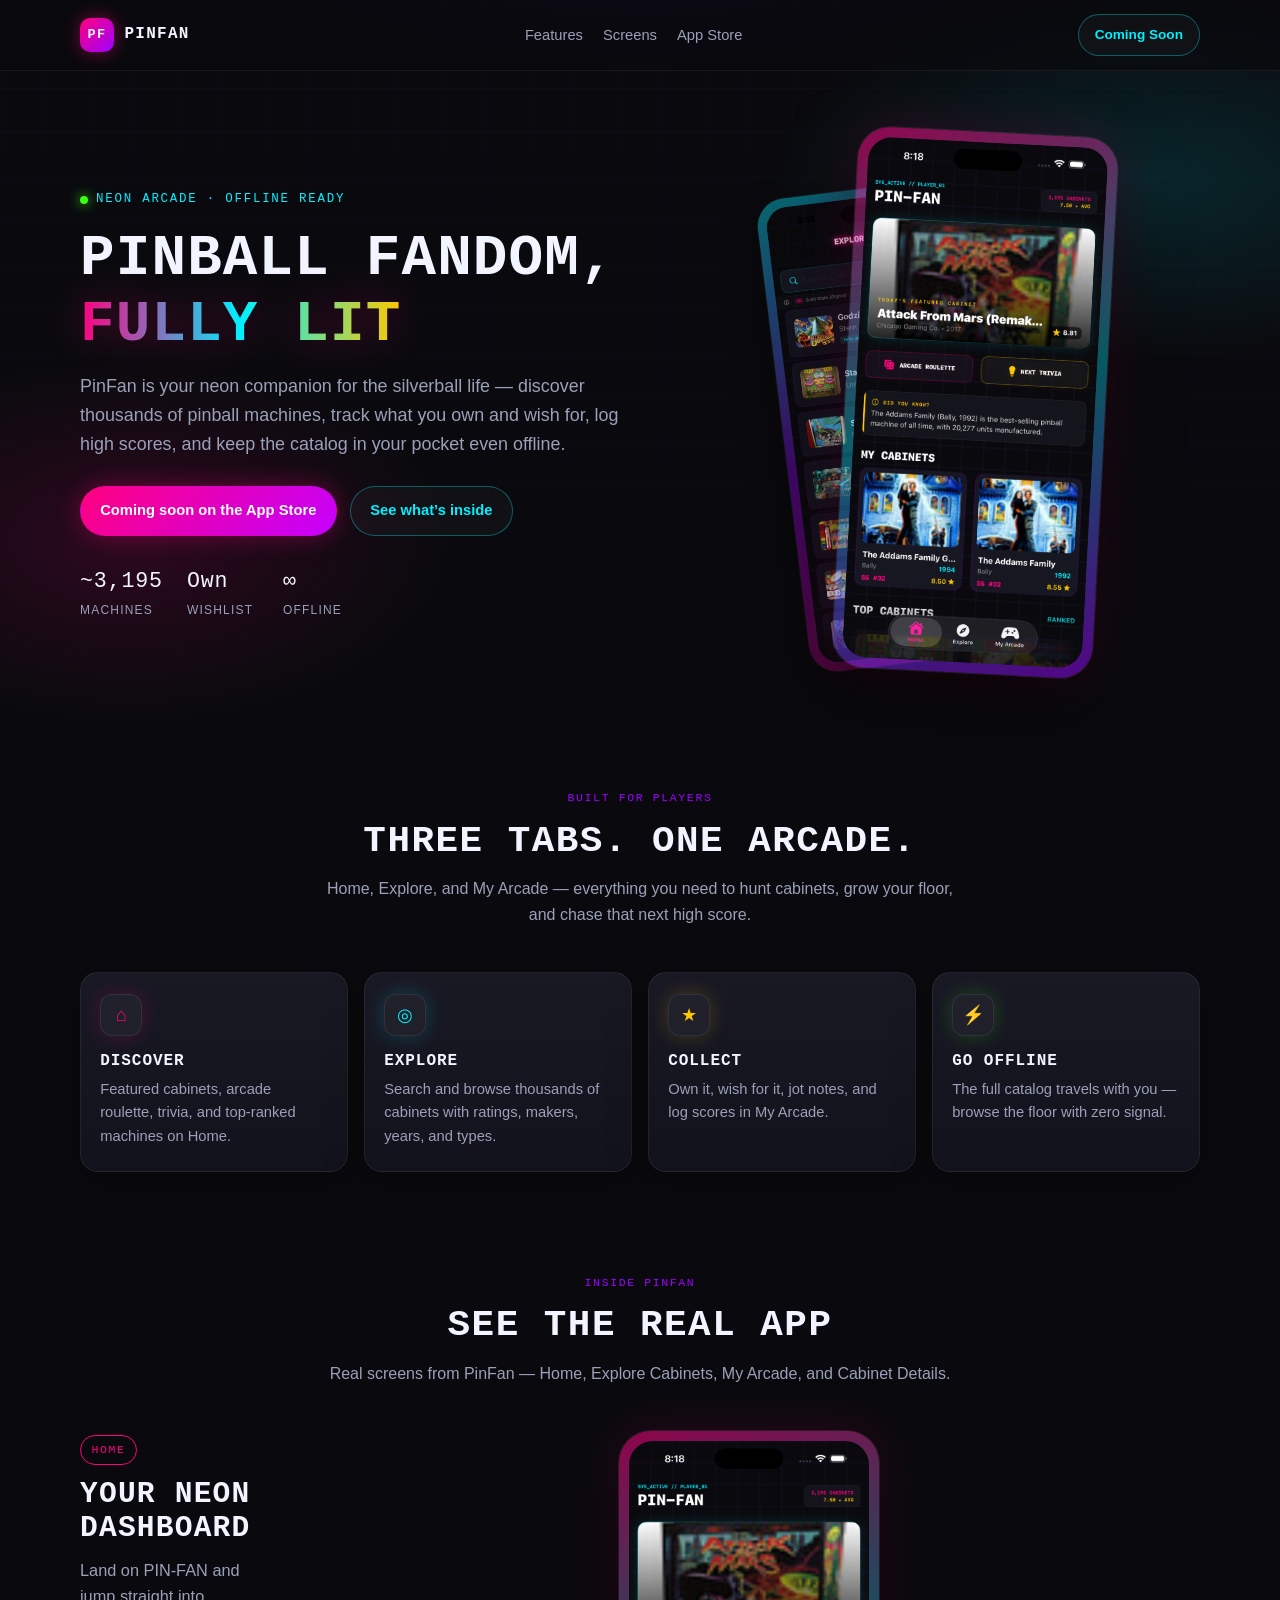
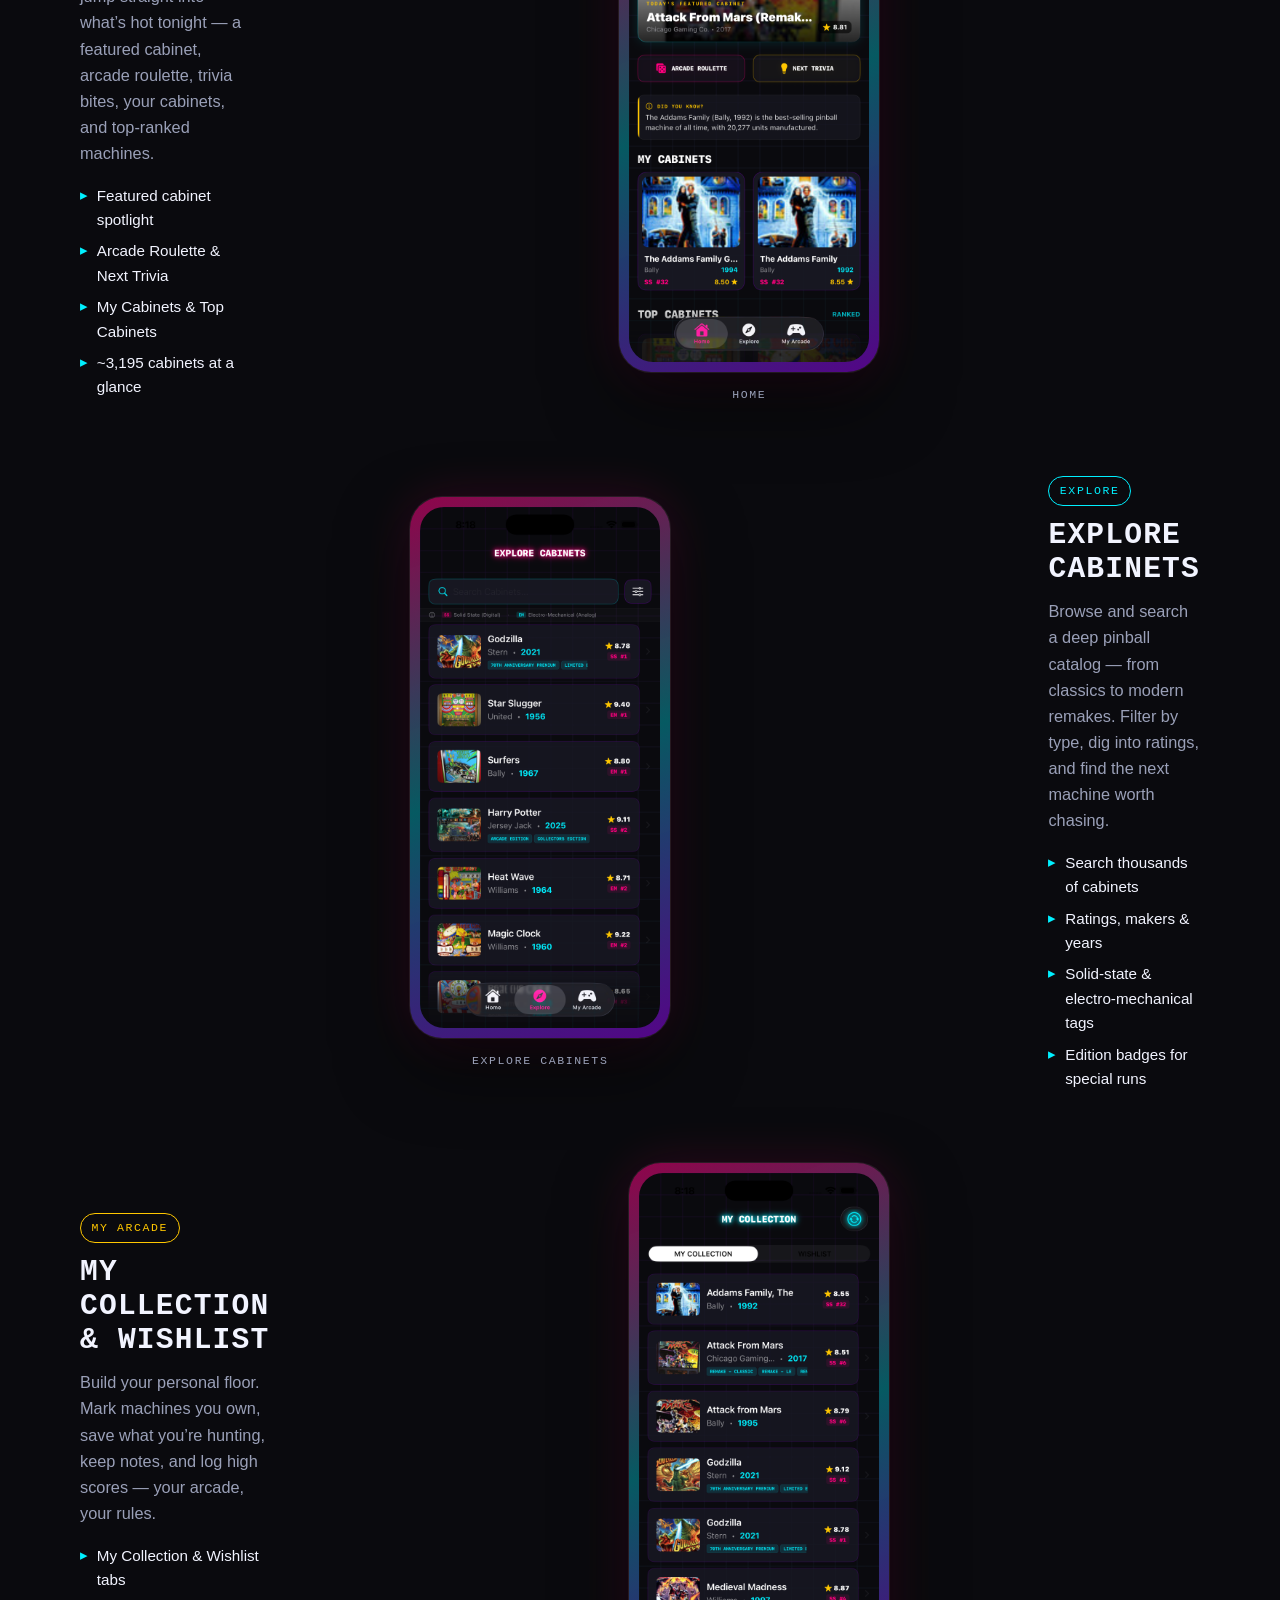
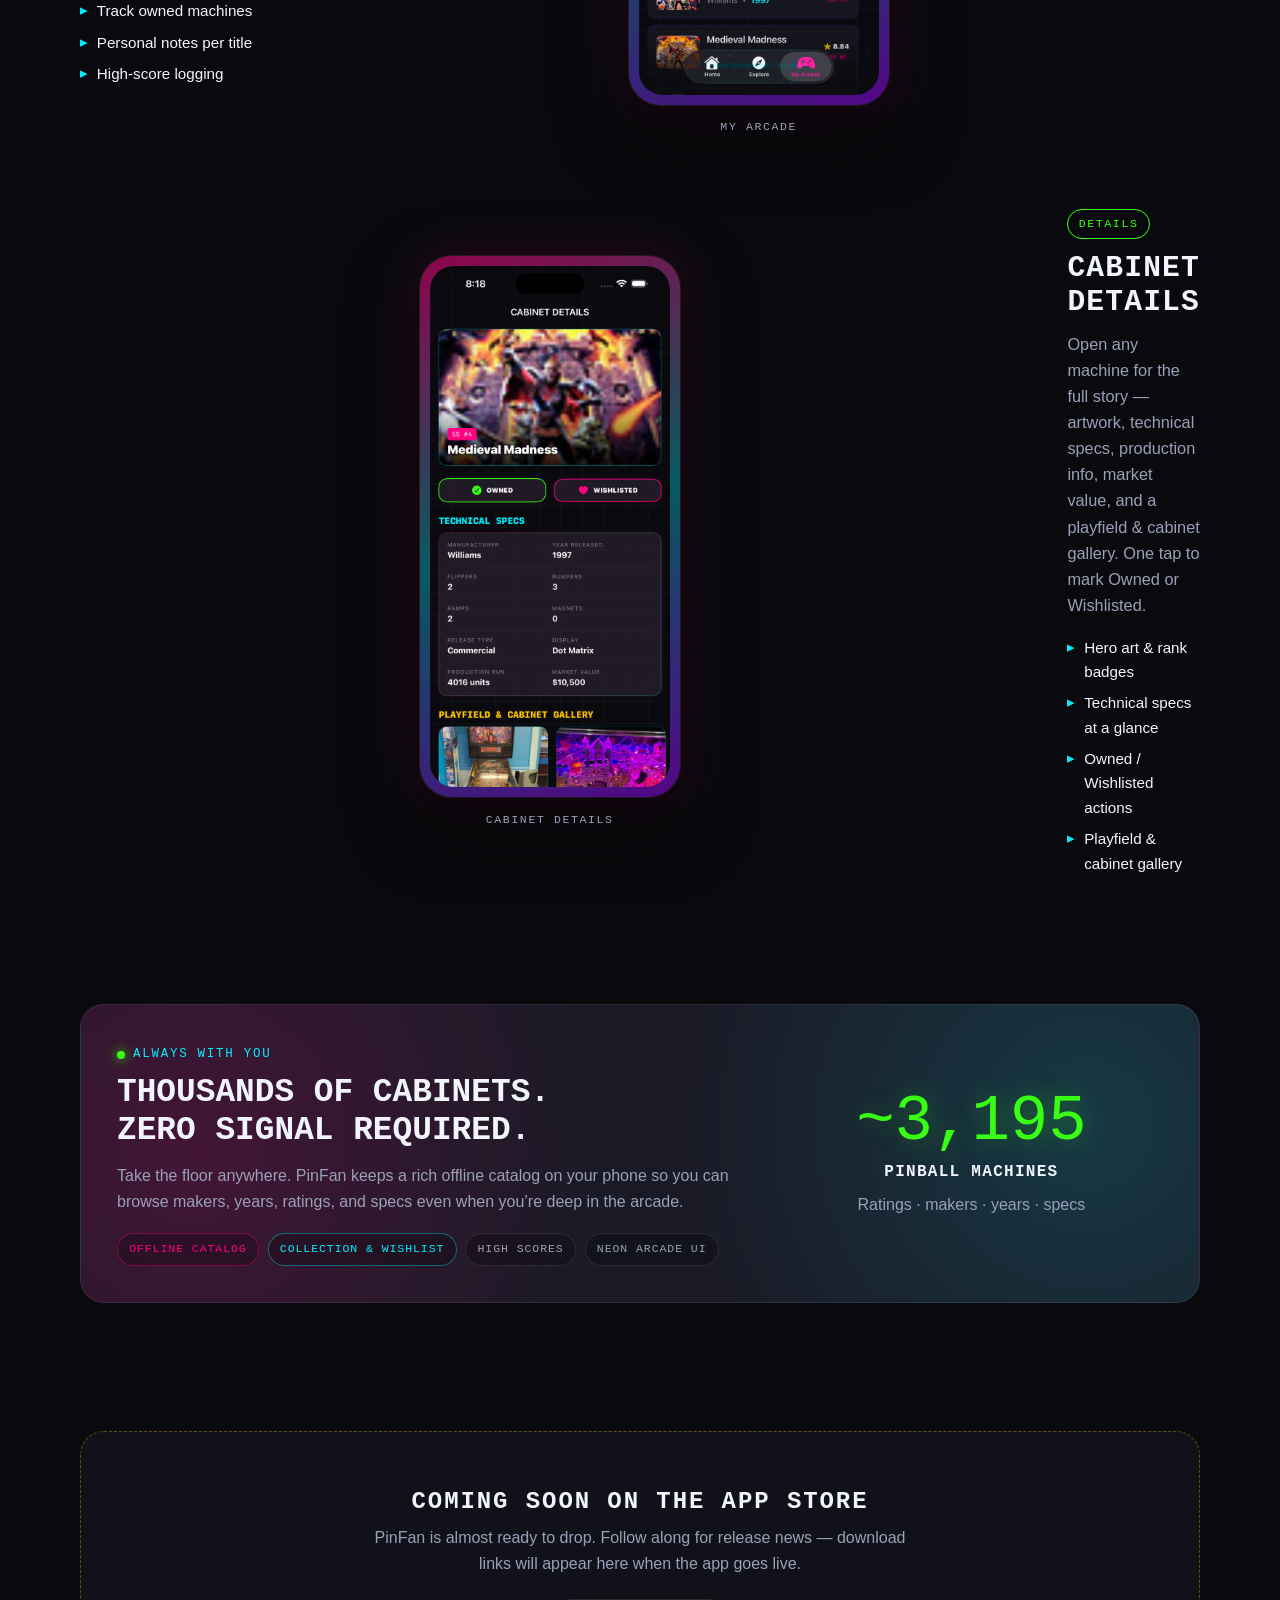
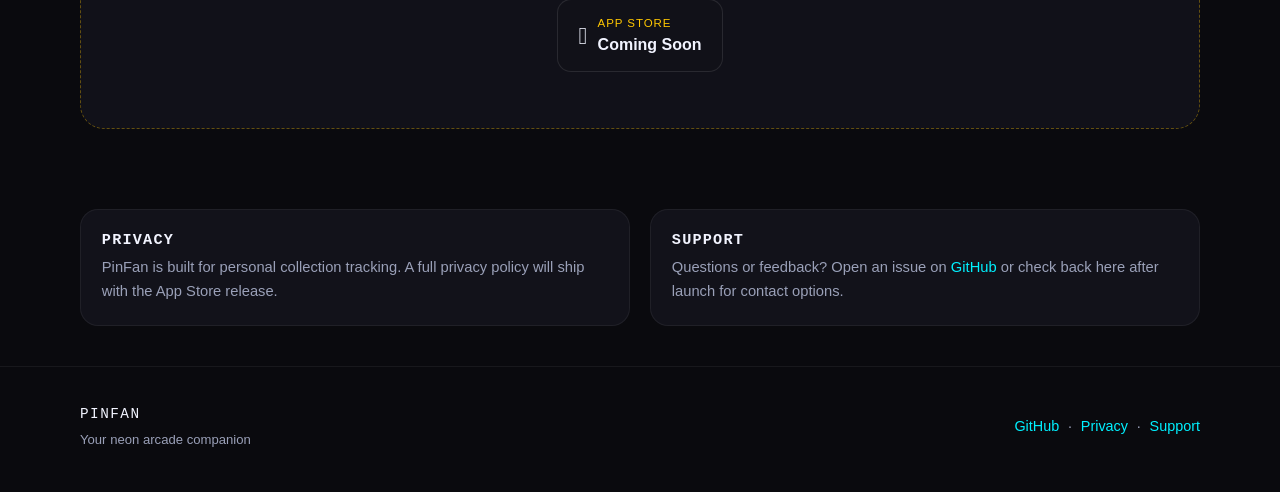
==== docs/index.html @ 8af45049 "Add PinFan marketing site, screenshots, and App Store listing draft. Publishes the public docs/ land" ====
<!DOCTYPE html>
<html lang="en">
<head>
  <meta charset="utf-8" />
  <meta name="viewport" content="width=device-width, initial-scale=1" />
  <title>PinFan — Your Neon Arcade Companion</title>
  <meta name="description" content="PinFan helps pinball fans discover thousands of machines, track what they own and wish for, log high scores, and browse offline — with a neon arcade vibe." />
  <meta name="theme-color" content="#0A0A0E" />
  <meta property="og:title" content="PinFan — Your Neon Arcade Companion" />
  <meta property="og:description" content="Discover thousands of pinball machines. Track your collection & wishlist. Log high scores. Browse offline." />
  <meta property="og:type" content="website" />
  <link rel="stylesheet" href="styles.css" />
</head>
<body>
  <div class="grid-bg" aria-hidden="true"></div>

  <header class="nav">
    <div class="wrap nav-inner">
      <a class="logo" href="#top" aria-label="PinFan home">
        <span class="logo-mark" aria-hidden="true">PF</span>
        <span class="logo-text">PinFan</span>
      </a>
      <ul class="nav-links">
        <li><a href="#features">Features</a></li>
        <li><a href="#screens">Screens</a></li>
        <li><a href="#app-store">App Store</a></li>
      </ul>
      <a class="btn btn-ghost btn-nav" href="#app-store">Coming Soon</a>
    </div>
  </header>

  <main id="top">
    <section class="hero">
      <div class="wrap hero-grid">
        <div class="hero-copy">
          <div class="eyebrow">Neon Arcade · Offline Ready</div>
          <h1>Pinball fandom,<br /><span class="glow">fully lit</span></h1>
          <p class="lead">
            PinFan is your neon companion for the silverball life — discover
            thousands of pinball machines, track what you own and wish for,
            log high scores, and keep the catalog in your pocket even offline.
          </p>
          <div class="hero-cta">
            <a class="btn btn-primary" href="#app-store">Coming soon on the App Store</a>
            <a class="btn btn-ghost" href="#features">See what’s inside</a>
          </div>
          <div class="proof-row" role="list">
            <div class="proof" role="listitem">
              <span class="proof-n">~3,195</span>
              <span class="proof-l">Machines</span>
            </div>
            <div class="proof" role="listitem">
              <span class="proof-n">Own</span>
              <span class="proof-l">Wishlist</span>
            </div>
            <div class="proof" role="listitem">
              <span class="proof-n">∞</span>
              <span class="proof-l">Offline</span>
            </div>
          </div>
        </div>

        <div class="hero-phones" aria-hidden="true">
          <figure class="phone phone-back">
            <div class="phone-bezel">
              <img
                src="assets/screenshots/02-explore.png"
                alt=""
                width="390"
                height="844"
                loading="eager"
              />
            </div>
          </figure>
          <figure class="phone phone-front">
            <div class="phone-bezel">
              <img
                src="assets/screenshots/01-home.png"
                alt="PinFan Home screen showing featured cabinets and arcade stats"
                width="390"
                height="844"
                loading="eager"
              />
            </div>
          </figure>
        </div>
      </div>
    </section>

    <section id="features" class="features-intro">
      <div class="wrap">
        <div class="section-head">
          <div class="tag">Built for players</div>
          <h2>Three tabs. One arcade.</h2>
          <p>
            Home, Explore, and My Arcade — everything you need to hunt cabinets,
            grow your floor, and chase that next high score.
          </p>
        </div>

        <div class="benefit-grid">
          <article class="benefit pink">
            <div class="benefit-icon" aria-hidden="true">⌂</div>
            <h3>Discover</h3>
            <p>Featured cabinets, arcade roulette, trivia, and top-ranked machines on Home.</p>
          </article>
          <article class="benefit cyan">
            <div class="benefit-icon" aria-hidden="true">◎</div>
            <h3>Explore</h3>
            <p>Search and browse thousands of cabinets with ratings, makers, years, and types.</p>
          </article>
          <article class="benefit gold">
            <div class="benefit-icon" aria-hidden="true">★</div>
            <h3>Collect</h3>
            <p>Own it, wish for it, jot notes, and log scores in My Arcade.</p>
          </article>
          <article class="benefit green">
            <div class="benefit-icon" aria-hidden="true">⚡</div>
            <h3>Go offline</h3>
            <p>The full catalog travels with you — browse the floor with zero signal.</p>
          </article>
        </div>
      </div>
    </section>

    <section id="screens" class="showcase">
      <div class="wrap">
        <div class="section-head">
          <div class="tag">Inside PinFan</div>
          <h2>See the real app</h2>
          <p>Real screens from PinFan — Home, Explore Cabinets, My Arcade, and Cabinet Details.</p>
        </div>

        <!-- Home -->
        <article class="feature-row">
          <div class="feature-copy">
            <div class="feature-label home">Home</div>
            <h3>Your neon dashboard</h3>
            <p>
              Land on PIN-FAN and jump straight into what’s hot tonight — a featured
              cabinet, arcade roulette, trivia bites, your cabinets, and top-ranked
              machines.
            </p>
            <ul class="feature-list">
              <li>Featured cabinet spotlight</li>
              <li>Arcade Roulette &amp; Next Trivia</li>
              <li>My Cabinets &amp; Top Cabinets</li>
              <li>~3,195 cabinets at a glance</li>
            </ul>
          </div>
          <figure class="phone phone-solo">
            <div class="phone-bezel">
              <img
                src="assets/screenshots/01-home.png"
                alt="PinFan Home — featured cabinet, trivia, and top cabinets"
                width="390"
                height="844"
                loading="lazy"
              />
            </div>
            <figcaption>Home</figcaption>
          </figure>
        </article>

        <!-- Explore -->
        <article class="feature-row reverse">
          <div class="feature-copy">
            <div class="feature-label explore">Explore</div>
            <h3>Explore Cabinets</h3>
            <p>
              Browse and search a deep pinball catalog — from classics to modern
              remakes. Filter by type, dig into ratings, and find the next machine
              worth chasing.
            </p>
            <ul class="feature-list">
              <li>Search thousands of cabinets</li>
              <li>Ratings, makers &amp; years</li>
              <li>Solid-state &amp; electro-mechanical tags</li>
              <li>Edition badges for special runs</li>
            </ul>
          </div>
          <figure class="phone phone-solo">
            <div class="phone-bezel">
              <img
                src="assets/screenshots/02-explore.png"
                alt="PinFan Explore Cabinets — searchable catalog list"
                width="390"
                height="844"
                loading="lazy"
              />
            </div>
            <figcaption>Explore Cabinets</figcaption>
          </figure>
        </article>

        <!-- My Arcade -->
        <article class="feature-row">
          <div class="feature-copy">
            <div class="feature-label arcade">My Arcade</div>
            <h3>My Collection &amp; Wishlist</h3>
            <p>
              Build your personal floor. Mark machines you own, save what you’re
              hunting, keep notes, and log high scores — your arcade, your rules.
            </p>
            <ul class="feature-list">
              <li>My Collection &amp; Wishlist tabs</li>
              <li>Track owned machines</li>
              <li>Personal notes per title</li>
              <li>High-score logging</li>
            </ul>
          </div>
          <figure class="phone phone-solo">
            <div class="phone-bezel">
              <img
                src="assets/screenshots/03-my-arcade.png"
                alt="PinFan My Arcade — My Collection list of owned cabinets"
                width="390"
                height="844"
                loading="lazy"
              />
            </div>
            <figcaption>My Arcade</figcaption>
          </figure>
        </article>

        <!-- Cabinet Details -->
        <article class="feature-row reverse">
          <div class="feature-copy">
            <div class="feature-label details">Details</div>
            <h3>Cabinet Details</h3>
            <p>
              Open any machine for the full story — artwork, technical specs,
              production info, market value, and a playfield &amp; cabinet gallery.
              One tap to mark Owned or Wishlisted.
            </p>
            <ul class="feature-list">
              <li>Hero art &amp; rank badges</li>
              <li>Technical specs at a glance</li>
              <li>Owned / Wishlisted actions</li>
              <li>Playfield &amp; cabinet gallery</li>
            </ul>
          </div>
          <figure class="phone phone-solo">
            <div class="phone-bezel">
              <img
                src="assets/screenshots/04-machine-detail.png"
                alt="PinFan Cabinet Details — Medieval Madness specs and gallery"
                width="390"
                height="844"
                loading="lazy"
              />
            </div>
            <figcaption>Cabinet Details</figcaption>
          </figure>
        </article>
      </div>
    </section>

    <section id="catalog" class="catalog">
      <div class="wrap">
        <div class="callout">
          <div>
            <div class="eyebrow" style="margin-bottom:0.6rem">Always with you</div>
            <h2>Thousands of cabinets.<br />Zero signal required.</h2>
            <p>
              Take the floor anywhere. PinFan keeps a rich offline catalog on your
              phone so you can browse makers, years, ratings, and specs even when
              you’re deep in the arcade.
            </p>
            <div class="badge-row">
              <span class="badge hot">Offline catalog</span>
              <span class="badge cool">Collection &amp; wishlist</span>
              <span class="badge">High scores</span>
              <span class="badge">Neon arcade UI</span>
            </div>
          </div>
          <div class="callout-stat">
            <div class="big">~3,195</div>
            <strong>Pinball machines</strong>
            <p>Ratings · makers · years · specs</p>
          </div>
        </div>
      </div>
    </section>

    <section id="app-store">
      <div class="wrap">
        <div class="soon">
          <h2>Coming soon on the App Store</h2>
          <p>
            PinFan is almost ready to drop. Follow along for release news —
            download links will appear here when the app goes live.
          </p>
          <div class="store-pill" role="status" aria-label="App Store status">
            <span class="store-icon" aria-hidden="true"></span>
            <span>
              <small>App Store</small>
              Coming Soon
            </span>
          </div>
        </div>
      </div>
    </section>

    <section class="support-lite" id="support">
      <div class="wrap support-grid">
        <div>
          <h3>Privacy</h3>
          <p>
            PinFan is built for personal collection tracking. A full privacy policy
            will ship with the App Store release.
          </p>
        </div>
        <div>
          <h3>Support</h3>
          <p>
            Questions or feedback? Open an issue on
            <a href="https://github.com/Skytek65/PinFan" target="_blank" rel="noopener noreferrer">GitHub</a>
            or check back here after launch for contact options.
          </p>
        </div>
      </div>
    </section>
  </main>

  <footer>
    <div class="wrap footer-inner">
      <div>
        <div class="footer-brand">PinFan</div>
        <div class="footer-tag">Your neon arcade companion</div>
      </div>
      <div class="footer-links">
        <a href="https://github.com/Skytek65/PinFan" target="_blank" rel="noopener noreferrer">GitHub</a>
        <span aria-hidden="true">·</span>
        <a href="#support">Privacy</a>
        <span aria-hidden="true">·</span>
        <a href="#support">Support</a>
      </div>
    </div>
  </footer>
</body>
</html>
---- docs/styles.css ----
/* PinFan — neon arcade marketing styles */
:root {
  --bg: #0A0A0E;
  --bg-elevated: #14141E;
  --card: #1A1A26;
  --pink: #FF007F;
  --cyan: #00F0FF;
  --purple: #9D00FF;
  --gold: #FFC700;
  --green: #39FF14;
  --text: #F2F4FF;
  --muted: #9AA0B8;
  --radius: 18px;
  --font-display: "SF Mono", ui-monospace, "Cascadia Code", "Segoe UI Mono", Menlo, Consolas, monospace;
  --font-body: "Inter", -apple-system, BlinkMacSystemFont, "Segoe UI", Roboto, Helvetica, Arial, sans-serif;
  --max: 1120px;
  --phone-w: 260px;
}

*, *::before, *::after { box-sizing: border-box; }

html { scroll-behavior: smooth; }

body {
  margin: 0;
  font-family: var(--font-body);
  color: var(--text);
  background: var(--bg);
  line-height: 1.6;
  -webkit-font-smoothing: antialiased;
  overflow-x: hidden;
}

img { max-width: 100%; display: block; height: auto; }
a { color: var(--cyan); text-decoration: none; }
a:hover { color: var(--pink); }

.grid-bg {
  position: fixed;
  inset: 0;
  z-index: -2;
  background:
    radial-gradient(ellipse 80% 50% at 50% -20%, rgba(157, 0, 255, 0.22), transparent 55%),
    radial-gradient(ellipse 60% 40% at 90% 20%, rgba(0, 240, 255, 0.12), transparent 50%),
    radial-gradient(ellipse 50% 40% at 10% 60%, rgba(255, 0, 127, 0.14), transparent 50%),
    var(--bg);
}

.grid-bg::after {
  content: "";
  position: absolute;
  inset: 0;
  background-image:
    linear-gradient(rgba(0, 240, 255, 0.04) 1px, transparent 1px),
    linear-gradient(90deg, rgba(157, 0, 255, 0.05) 1px, transparent 1px);
  background-size: 44px 44px;
  mask-image: linear-gradient(to bottom, rgba(0,0,0,0.7), transparent 85%);
  pointer-events: none;
}

.wrap {
  width: min(100% - 2rem, var(--max));
  margin-inline: auto;
}

/* Nav */
.nav {
  position: sticky;
  top: 0;
  z-index: 50;
  backdrop-filter: blur(14px);
  -webkit-backdrop-filter: blur(14px);
  background: rgba(10, 10, 14, 0.72);
  border-bottom: 1px solid rgba(255, 255, 255, 0.06);
}

.nav-inner {
  display: flex;
  align-items: center;
  justify-content: space-between;
  padding: 0.9rem 0;
  gap: 1rem;
}

.logo {
  display: inline-flex;
  align-items: center;
  gap: 0.65rem;
  color: var(--text);
  font-family: var(--font-display);
  font-weight: 700;
  letter-spacing: 0.08em;
  text-transform: uppercase;
}

.logo:hover { color: var(--text); }

.logo-mark {
  width: 34px;
  height: 34px;
  border-radius: 10px;
  background: linear-gradient(135deg, var(--pink), var(--purple));
  box-shadow: 0 0 18px rgba(255, 0, 127, 0.45);
  display: grid;
  place-items: center;
  font-size: 0.85rem;
}

.nav-links {
  display: flex;
  align-items: center;
  gap: 1.25rem;
  list-style: none;
  margin: 0;
  padding: 0;
}

.nav-links a {
  color: var(--muted);
  font-size: 0.92rem;
  font-weight: 500;
}

.nav-links a:hover { color: var(--text); }

.btn {
  display: inline-flex;
  align-items: center;
  justify-content: center;
  gap: 0.45rem;
  padding: 0.75rem 1.2rem;
  border-radius: 999px;
  font-weight: 650;
  font-size: 0.92rem;
  border: 1px solid transparent;
  transition: transform 0.15s ease, box-shadow 0.15s ease, background 0.15s ease, border-color 0.15s ease;
  cursor: pointer;
}

.btn:hover { transform: translateY(-1px); }

.btn-primary {
  background: linear-gradient(135deg, var(--pink), #c400ff);
  color: white;
  box-shadow: 0 0 24px rgba(255, 0, 127, 0.35);
}

.btn-primary:hover { color: white; box-shadow: 0 0 32px rgba(255, 0, 127, 0.5); }

.btn-ghost {
  background: rgba(255,255,255,0.03);
  border-color: rgba(0, 240, 255, 0.35);
  color: var(--cyan);
}

.btn-ghost:hover { color: var(--cyan); border-color: var(--cyan); }

.btn-nav { padding: 0.55rem 1rem; font-size: 0.85rem; }

/* Hero */
.hero {
  padding: 4.5rem 0 3.5rem;
  position: relative;
}

.hero-grid {
  display: grid;
  grid-template-columns: 1.05fr 0.95fr;
  gap: 2.5rem;
  align-items: center;
}

.eyebrow {
  display: inline-flex;
  align-items: center;
  gap: 0.5rem;
  font-family: var(--font-display);
  font-size: 0.78rem;
  letter-spacing: 0.14em;
  text-transform: uppercase;
  color: var(--cyan);
  margin-bottom: 1rem;
}

.eyebrow::before {
  content: "";
  width: 8px;
  height: 8px;
  border-radius: 50%;
  background: var(--green);
  box-shadow: 0 0 12px var(--green);
  animation: pulse 1.8s ease-in-out infinite;
}

@keyframes pulse {
  0%, 100% { opacity: 1; }
  50% { opacity: 0.45; }
}

h1, h2, h3 {
  font-family: var(--font-display);
  line-height: 1.15;
  margin: 0 0 0.85rem;
}

.hero h1 {
  font-size: clamp(2.4rem, 5vw, 3.6rem);
  letter-spacing: 0.02em;
  text-transform: uppercase;
}

.hero h1 .glow {
  background: linear-gradient(90deg, var(--pink), var(--cyan), var(--gold));
  -webkit-background-clip: text;
  background-clip: text;
  color: transparent;
  filter: drop-shadow(0 0 18px rgba(255, 0, 127, 0.35));
}

.lead {
  font-size: 1.12rem;
  color: var(--muted);
  max-width: 36rem;
  margin: 0 0 1.75rem;
}

.hero-cta {
  display: flex;
  flex-wrap: wrap;
  gap: 0.85rem;
  margin-bottom: 1.75rem;
}

.proof-row {
  display: flex;
  flex-wrap: wrap;
  gap: 0.75rem 1.5rem;
}

.proof {
  display: flex;
  flex-direction: column;
  gap: 0.15rem;
  min-width: 4.5rem;
}

.proof-n {
  font-family: var(--font-display);
  font-size: 1.35rem;
  color: var(--text);
  letter-spacing: 0.04em;
}

.proof-l {
  font-size: 0.75rem;
  text-transform: uppercase;
  letter-spacing: 0.1em;
  color: var(--muted);
}

/* Phone frames with real screenshots */
.phone {
  margin: 0;
  position: relative;
}

.phone-bezel {
  width: var(--phone-w);
  border-radius: 32px;
  padding: 10px;
  background: linear-gradient(160deg, rgba(255,0,127,0.55), rgba(0,240,255,0.35), rgba(157,0,255,0.5));
  box-shadow:
    0 0 0 1px rgba(255,255,255,0.08),
    0 28px 70px rgba(0,0,0,0.55),
    0 0 50px rgba(255, 0, 127, 0.16);
}

.phone-bezel img {
  width: 100%;
  border-radius: 24px;
  display: block;
  background: #0d0d14;
}

.phone figcaption {
  text-align: center;
  margin-top: 0.85rem;
  font-family: var(--font-display);
  font-size: 0.72rem;
  letter-spacing: 0.14em;
  text-transform: uppercase;
  color: var(--muted);
}

.hero-phones {
  position: relative;
  height: 520px;
  display: flex;
  align-items: center;
  justify-content: center;
}

.hero-phones .phone-back {
  position: absolute;
  transform: translate(-18%, 4%) rotate(-7deg) scale(0.88);
  z-index: 1;
  opacity: 0.9;
}

.hero-phones .phone-front {
  position: relative;
  z-index: 2;
  transform: translate(12%, 0) rotate(3deg);
}

.hero-phones .phone-back .phone-bezel {
  background: linear-gradient(160deg, rgba(0,240,255,0.45), rgba(157,0,255,0.4), rgba(255,0,127,0.35));
  box-shadow:
    0 0 0 1px rgba(255,255,255,0.06),
    0 20px 50px rgba(0,0,0,0.45);
}

.phone-solo {
  display: flex;
  flex-direction: column;
  align-items: center;
}

.phone-solo .phone-bezel {
  width: min(var(--phone-w), 100%);
}

/* Sections */
section { padding: 4rem 0; }

.section-head {
  text-align: center;
  max-width: 40rem;
  margin: 0 auto 2.75rem;
}

.section-head .tag {
  display: inline-block;
  font-family: var(--font-display);
  font-size: 0.72rem;
  letter-spacing: 0.14em;
  text-transform: uppercase;
  color: var(--purple);
  margin-bottom: 0.75rem;
}

.section-head h2 {
  font-size: clamp(1.7rem, 3.5vw, 2.35rem);
  text-transform: uppercase;
  letter-spacing: 0.04em;
}

.section-head p { color: var(--muted); margin: 0; }

/* Benefit grid */
.benefit-grid {
  display: grid;
  grid-template-columns: repeat(4, 1fr);
  gap: 1rem;
}

.benefit {
  background: linear-gradient(180deg, rgba(26,26,38,0.95), rgba(20,20,30,0.92));
  border: 1px solid rgba(255,255,255,0.06);
  border-radius: var(--radius);
  padding: 1.35rem 1.2rem 1.4rem;
  position: relative;
  overflow: hidden;
  box-shadow: 0 12px 40px rgba(0,0,0,0.28);
  transition: border-color 0.2s ease, transform 0.2s ease;
}

.benefit:hover {
  transform: translateY(-3px);
  border-color: rgba(0, 240, 255, 0.3);
}

.benefit-icon {
  width: 42px;
  height: 42px;
  border-radius: 12px;
  display: grid;
  place-items: center;
  font-size: 1.15rem;
  margin-bottom: 1rem;
  background: rgba(255,255,255,0.04);
  border: 1px solid rgba(255,255,255,0.08);
}

.benefit h3 {
  font-size: 1rem;
  text-transform: uppercase;
  letter-spacing: 0.06em;
  margin-bottom: 0.45rem;
}

.benefit p {
  margin: 0;
  color: var(--muted);
  font-size: 0.92rem;
}

.benefit.pink .benefit-icon { color: var(--pink); box-shadow: 0 0 20px rgba(255,0,127,0.2); }
.benefit.cyan .benefit-icon { color: var(--cyan); box-shadow: 0 0 20px rgba(0,240,255,0.2); }
.benefit.gold .benefit-icon { color: var(--gold); box-shadow: 0 0 20px rgba(255,199,0,0.2); }
.benefit.green .benefit-icon { color: var(--green); box-shadow: 0 0 20px rgba(57,255,20,0.2); }

/* Feature showcase rows */
.showcase { padding-top: 2rem; }

.feature-row {
  display: grid;
  grid-template-columns: 1fr auto;
  gap: 3rem;
  align-items: center;
  margin-bottom: 4.5rem;
}

.feature-row:last-child { margin-bottom: 0; }

.feature-row.reverse {
  grid-template-columns: auto 1fr;
}

.feature-row.reverse .feature-copy { order: 2; }
.feature-row.reverse .phone { order: 1; }

.feature-label {
  display: inline-block;
  font-family: var(--font-display);
  font-size: 0.72rem;
  letter-spacing: 0.14em;
  text-transform: uppercase;
  margin-bottom: 0.75rem;
  padding: 0.3rem 0.65rem;
  border-radius: 999px;
  border: 1px solid currentColor;
}

.feature-label.home { color: var(--pink); }
.feature-label.explore { color: var(--cyan); }
.feature-label.arcade { color: var(--gold); }
.feature-label.details { color: var(--green); }

.feature-copy h3 {
  font-size: clamp(1.4rem, 2.5vw, 1.85rem);
  text-transform: uppercase;
  letter-spacing: 0.04em;
  margin-bottom: 0.75rem;
}

.feature-copy > p {
  color: var(--muted);
  margin: 0 0 1.1rem;
  max-width: 32rem;
  font-size: 1.02rem;
}

.feature-list {
  margin: 0;
  padding: 0;
  list-style: none;
  display: grid;
  gap: 0.45rem;
}

.feature-list li {
  font-size: 0.95rem;
  color: var(--text);
  display: flex;
  gap: 0.55rem;
  align-items: flex-start;
}

.feature-list li::before {
  content: "▸";
  color: var(--cyan);
  font-family: var(--font-display);
  flex-shrink: 0;
}

/* Callout / catalog */
.callout {
  border-radius: 24px;
  padding: 2.25rem;
  background:
    radial-gradient(circle at 10% 50%, rgba(255,0,127,0.18), transparent 40%),
    radial-gradient(circle at 90% 40%, rgba(0,240,255,0.14), transparent 40%),
    var(--card);
  border: 1px solid rgba(255,255,255,0.08);
  display: grid;
  grid-template-columns: 1.25fr 0.75fr;
  gap: 1.5rem;
  align-items: center;
}

.callout h2 {
  font-size: clamp(1.55rem, 3vw, 2.05rem);
  text-transform: uppercase;
}

.callout-stat {
  text-align: center;
}

.callout .big {
  font-family: var(--font-display);
  font-size: clamp(2.8rem, 6vw, 4rem);
  color: var(--green);
  text-shadow: 0 0 24px rgba(57, 255, 20, 0.35);
  line-height: 1;
  margin-bottom: 0.35rem;
}

.callout-stat strong {
  font-family: var(--font-display);
  letter-spacing: 0.08em;
  text-transform: uppercase;
  color: var(--text);
  display: block;
}

.callout p { color: var(--muted); margin: 0.4rem 0 0; }

.badge-row {
  display: flex;
  flex-wrap: wrap;
  gap: 0.55rem;
  margin-top: 1.15rem;
}

.badge {
  font-family: var(--font-display);
  font-size: 0.72rem;
  letter-spacing: 0.08em;
  text-transform: uppercase;
  padding: 0.4rem 0.7rem;
  border-radius: 999px;
  border: 1px solid rgba(255,255,255,0.1);
  background: rgba(0,0,0,0.25);
  color: var(--muted);
}

.badge.hot { color: var(--pink); border-color: rgba(255,0,127,0.4); }
.badge.cool { color: var(--cyan); border-color: rgba(0,240,255,0.4); }

/* Coming soon */
.soon {
  text-align: center;
  padding: 3.5rem 1.5rem;
  border-radius: 24px;
  background: rgba(20, 20, 30, 0.75);
  border: 1px dashed rgba(255, 199, 0, 0.35);
}

.soon h2 {
  text-transform: uppercase;
  letter-spacing: 0.08em;
  margin-bottom: 0.6rem;
}

.soon p { color: var(--muted); max-width: 34rem; margin: 0 auto 1.4rem; }

.store-pill {
  display: inline-flex;
  align-items: center;
  gap: 0.65rem;
  padding: 0.85rem 1.25rem;
  border-radius: 14px;
  background: #111118;
  border: 1px solid rgba(255,255,255,0.1);
  color: var(--text);
  font-weight: 650;
  text-align: left;
}

.store-icon {
  font-size: 1.5rem;
  line-height: 1;
}

.store-pill small {
  display: block;
  font-weight: 500;
  color: var(--gold);
  font-size: 0.72rem;
  letter-spacing: 0.08em;
  text-transform: uppercase;
}

/* Support placeholders */
.support-lite {
  padding-top: 1rem;
  padding-bottom: 2rem;
}

.support-grid {
  display: grid;
  grid-template-columns: 1fr 1fr;
  gap: 1.25rem;
}

.support-grid > div {
  background: rgba(26, 26, 38, 0.55);
  border: 1px solid rgba(255,255,255,0.06);
  border-radius: var(--radius);
  padding: 1.35rem 1.3rem;
}

.support-grid h3 {
  font-size: 0.95rem;
  text-transform: uppercase;
  letter-spacing: 0.08em;
  margin-bottom: 0.45rem;
  color: var(--text);
}

.support-grid p {
  margin: 0;
  color: var(--muted);
  font-size: 0.92rem;
}

/* Footer */
footer {
  border-top: 1px solid rgba(255,255,255,0.06);
  padding: 2.25rem 0 2.75rem;
  margin-top: 0.5rem;
}

.footer-inner {
  display: flex;
  flex-wrap: wrap;
  gap: 1rem;
  justify-content: space-between;
  align-items: center;
  color: var(--muted);
  font-size: 0.9rem;
}

.footer-brand {
  font-family: var(--font-display);
  letter-spacing: 0.1em;
  text-transform: uppercase;
  color: var(--text);
}

.footer-tag {
  font-size: 0.82rem;
  color: var(--muted);
  margin-top: 0.2rem;
}

.footer-links {
  display: flex;
  flex-wrap: wrap;
  gap: 0.55rem;
  align-items: center;
}

.footer-links a { color: var(--cyan); }

/* Responsive */
@media (max-width: 960px) {
  .hero-grid,
  .callout,
  .support-grid { grid-template-columns: 1fr; }

  .benefit-grid {
    grid-template-columns: 1fr 1fr;
  }

  .feature-row,
  .feature-row.reverse {
    grid-template-columns: 1fr;
    gap: 1.75rem;
    text-align: center;
  }

  .feature-row.reverse .feature-copy,
  .feature-row.reverse .phone { order: unset; }

  .feature-copy > p { margin-inline: auto; }
  .feature-list { display: inline-grid; text-align: left; }

  .hero-phones {
    height: auto;
    min-height: 420px;
    margin-top: 1rem;
  }

  .nav-links { display: none; }
}

@media (max-width: 600px) {
  .benefit-grid { grid-template-columns: 1fr; }
  .hero { padding-top: 3rem; }
  .hero-cta .btn { width: 100%; }

  :root { --phone-w: 220px; }

  .hero-phones {
    min-height: 380px;
  }

  .hero-phones .phone-back {
    transform: translate(-22%, 6%) rotate(-6deg) scale(0.82);
  }

  .hero-phones .phone-front {
    transform: translate(10%, 0) rotate(2deg);
  }

  .callout { padding: 1.5rem; }
}

@media (prefers-reduced-motion: reduce) {
  html { scroll-behavior: auto; }
  .eyebrow::before { animation: none; }
  .btn:hover, .benefit:hover { transform: none; }
}
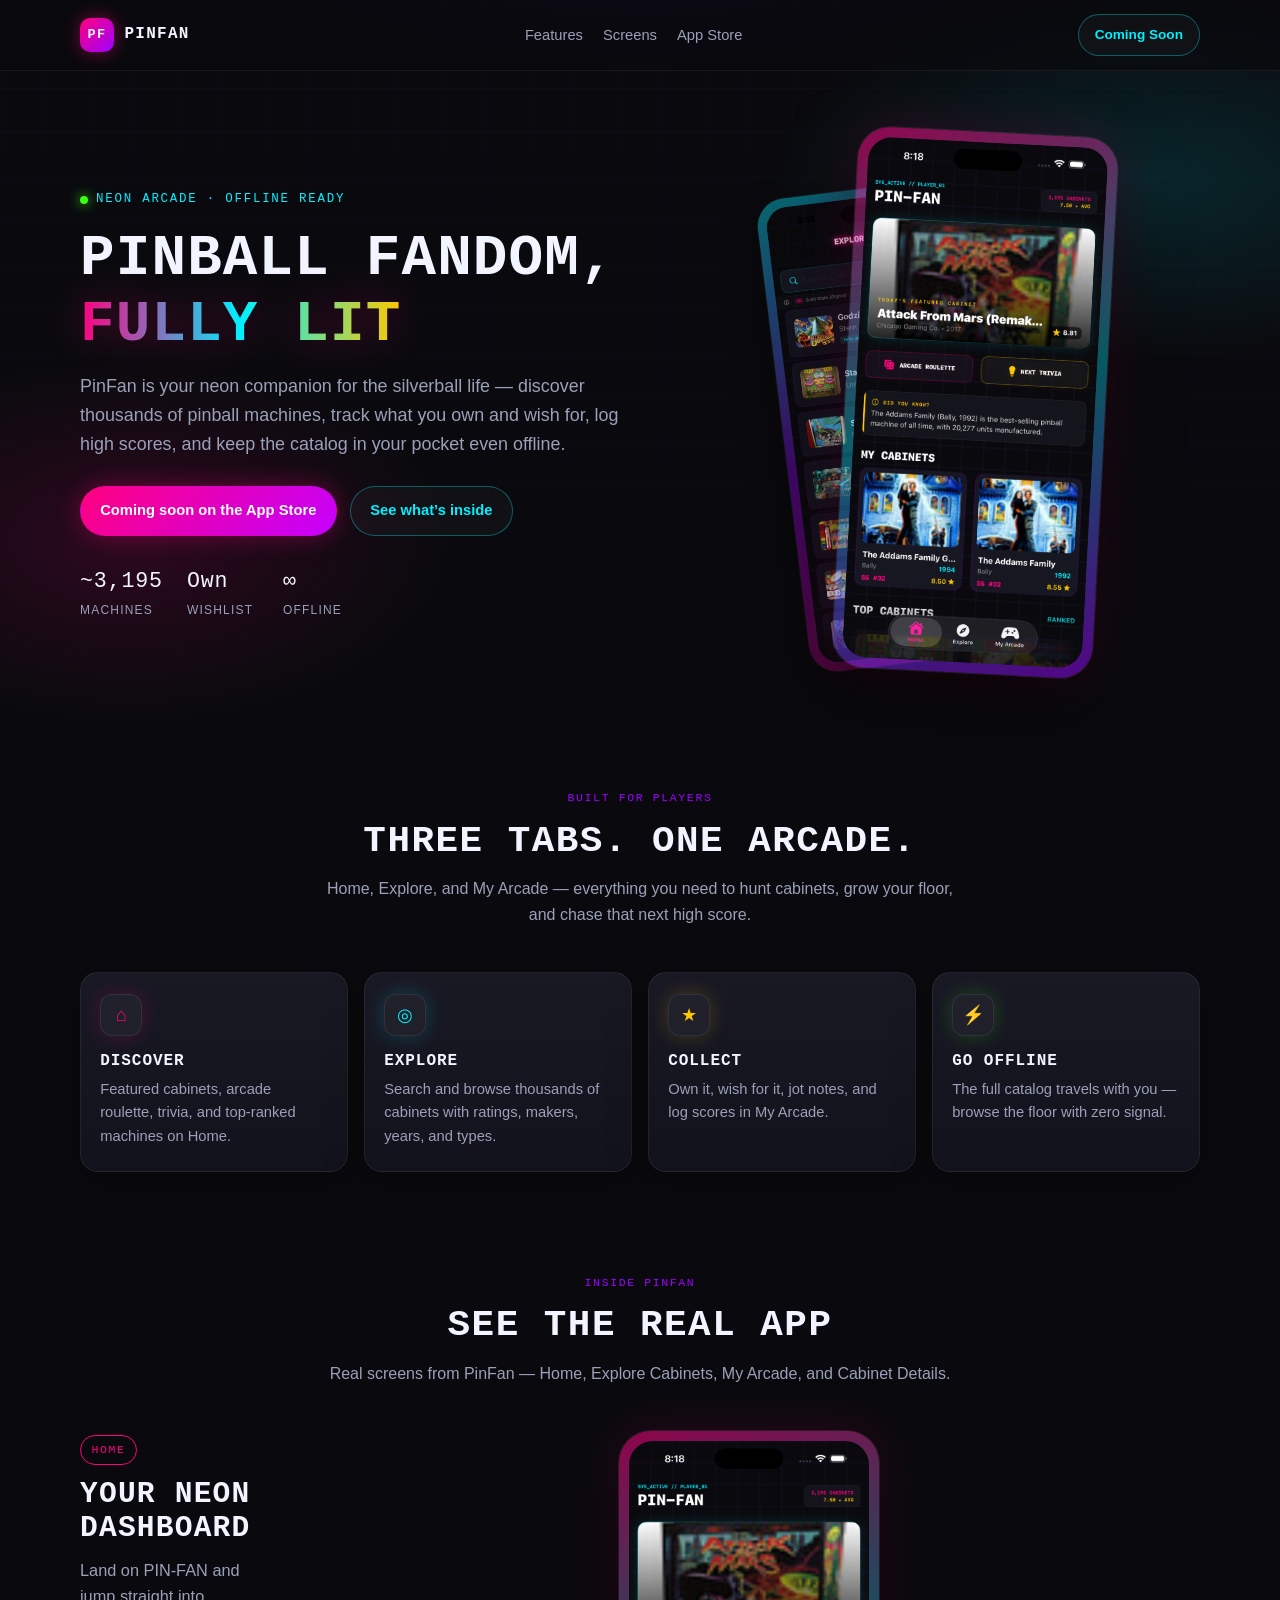
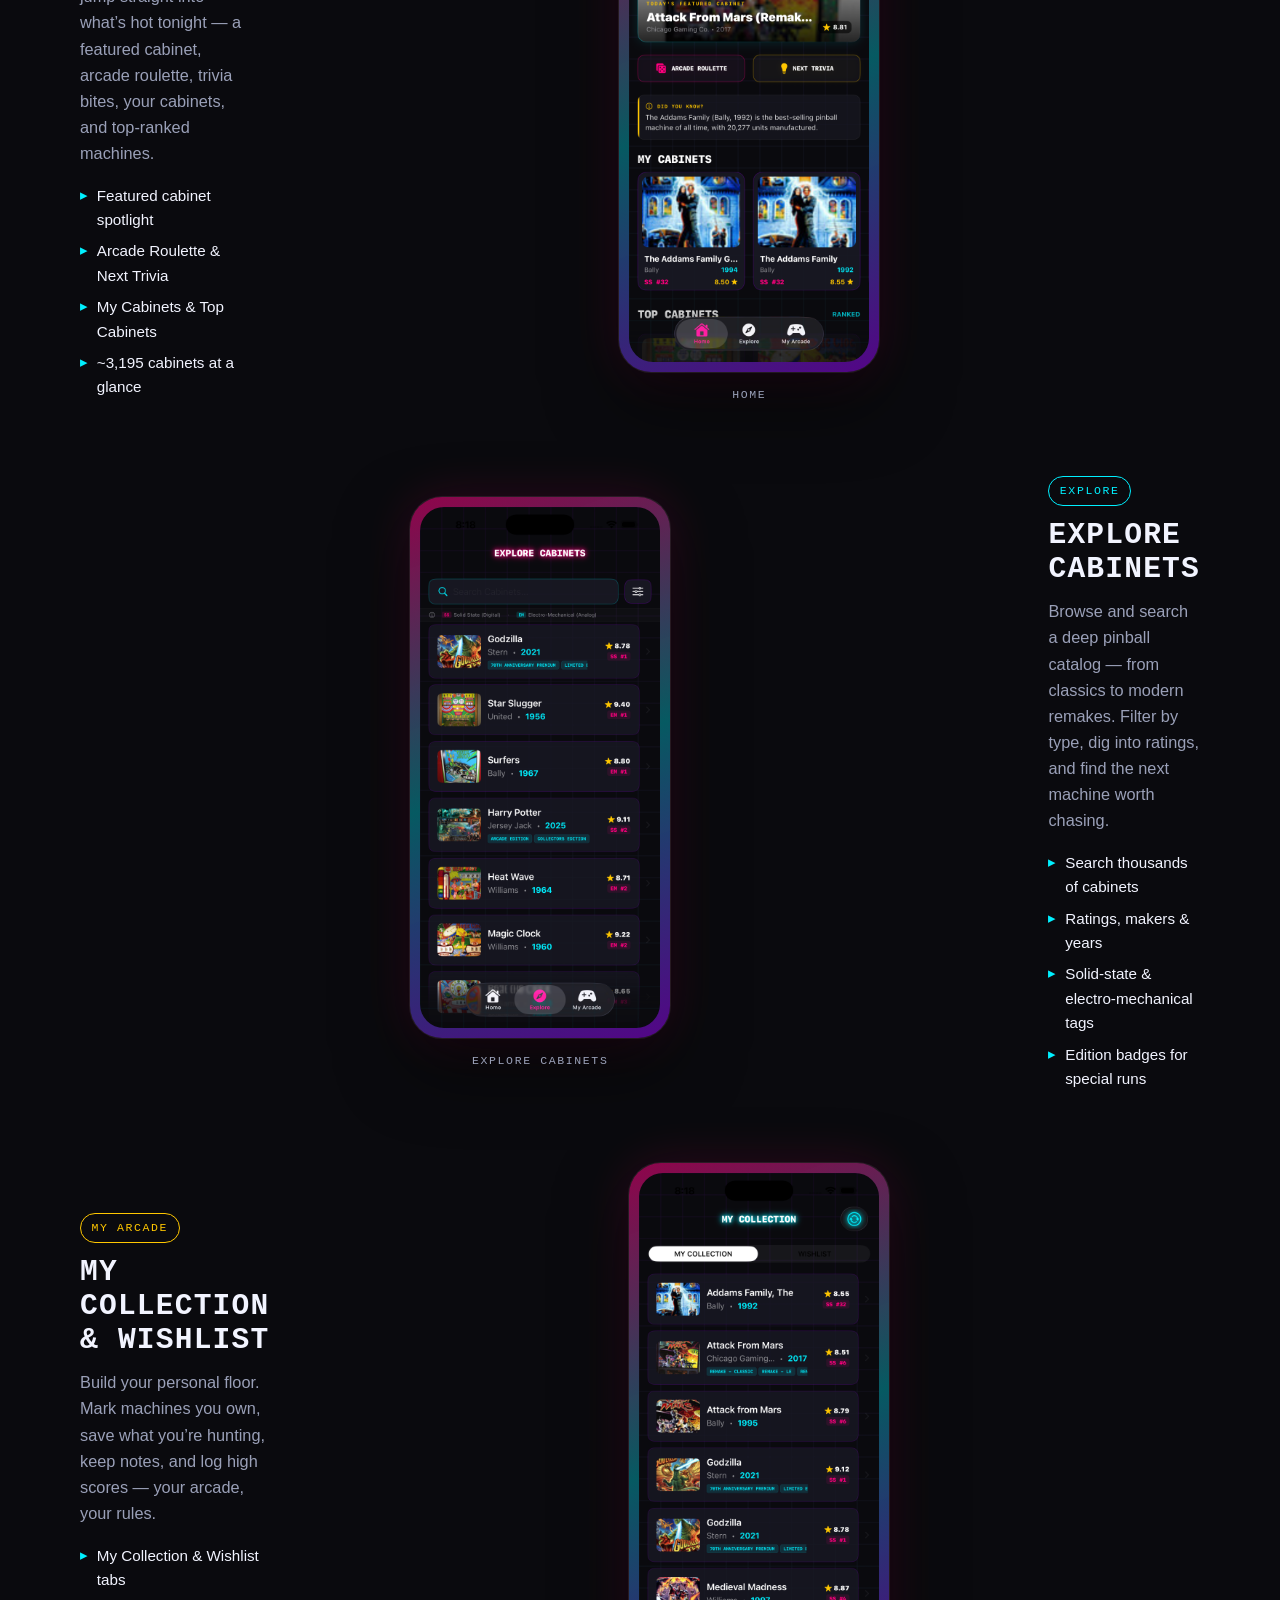
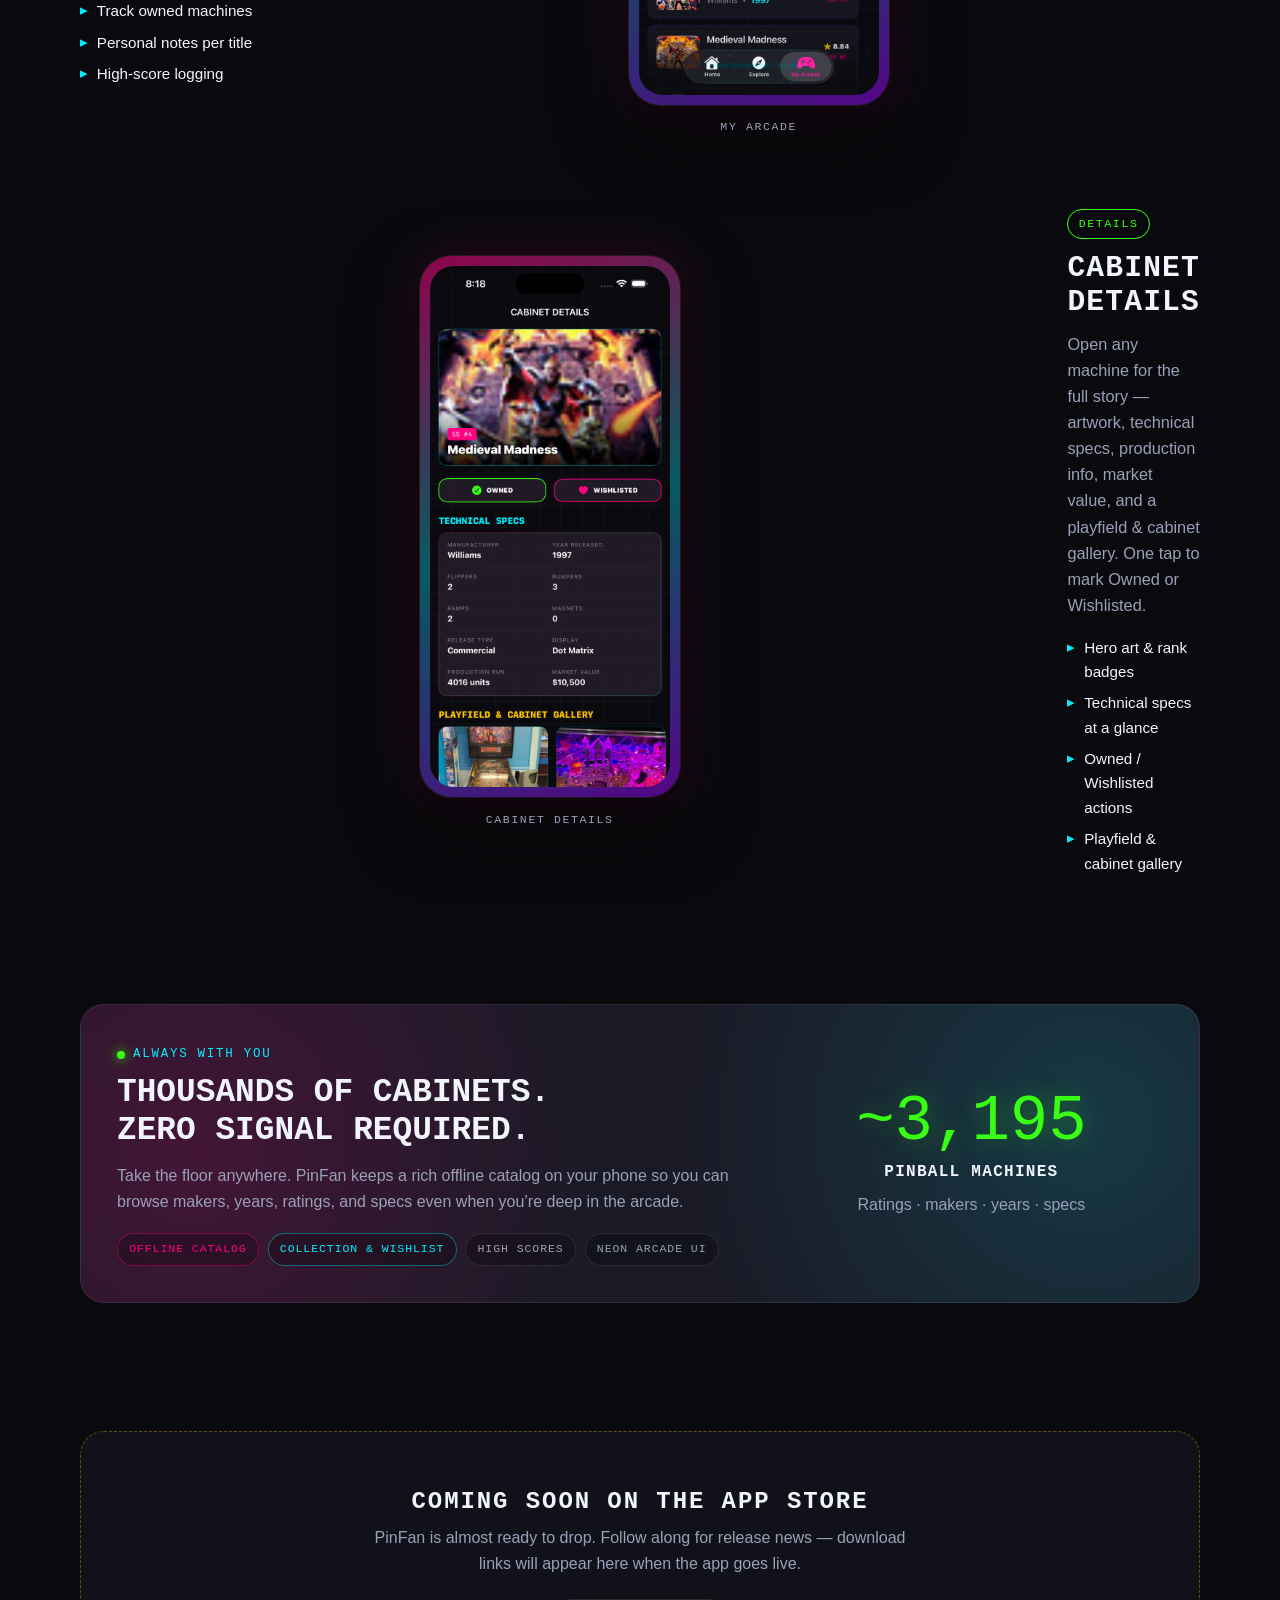
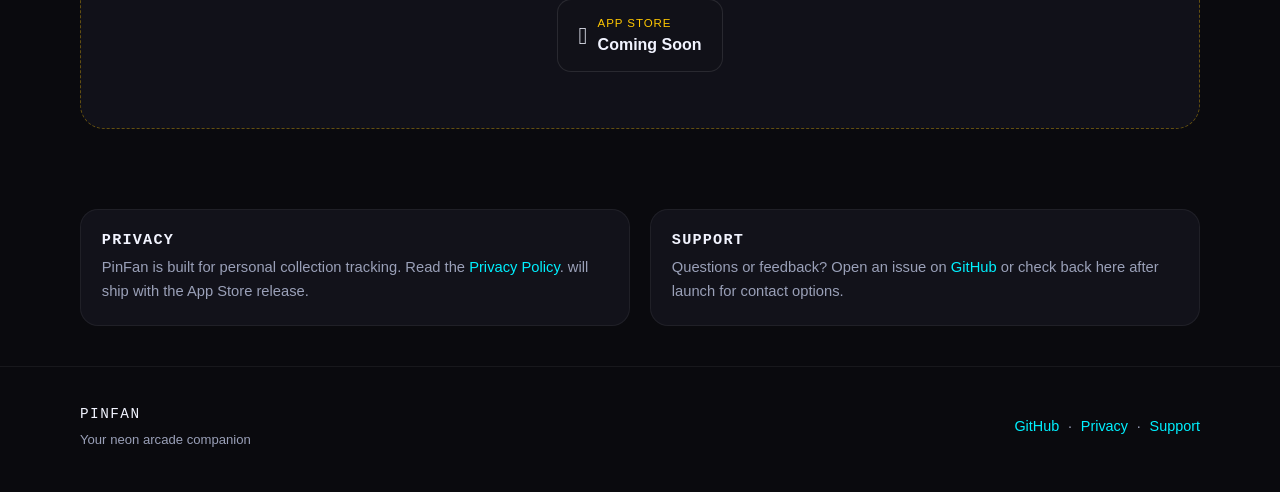
==== commit 9e7ecd65: "Add PinFan privacy policy page and link it from the marketing site. Publishes docs/privacy.html for " ====
--- a/docs/index.html
+++ b/docs/index.html
@@ -307,7 +307,7 @@
         <div>
           <h3>Privacy</h3>
           <p>
-            PinFan is built for personal collection tracking. A full privacy policy
+            PinFan is built for personal collection tracking. Read the <a href="privacy.html">Privacy Policy</a>.
             will ship with the App Store release.
           </p>
         </div>
@@ -332,7 +332,7 @@
       <div class="footer-links">
         <a href="https://github.com/Skytek65/PinFan" target="_blank" rel="noopener noreferrer">GitHub</a>
         <span aria-hidden="true">·</span>
-        <a href="#support">Privacy</a>
+        <a href="privacy.html">Privacy</a>
         <span aria-hidden="true">·</span>
         <a href="#support">Support</a>
       </div>
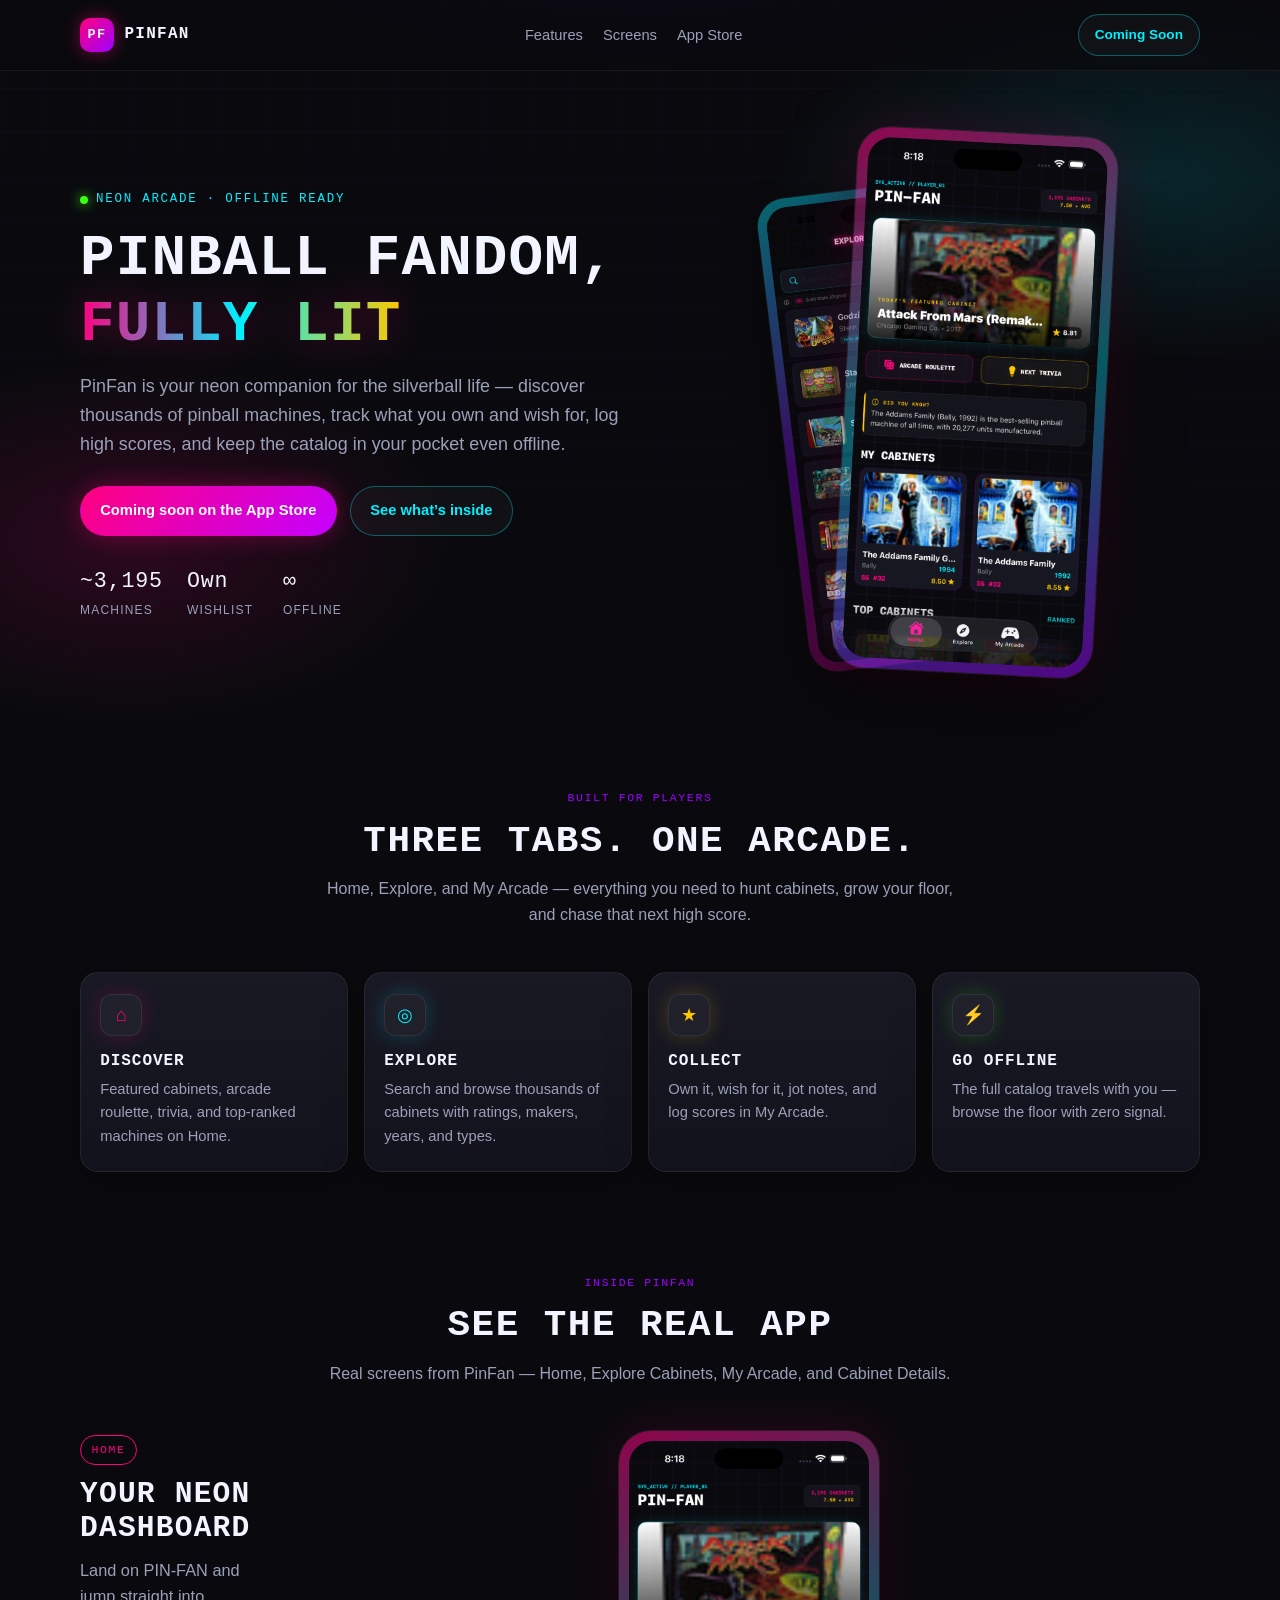
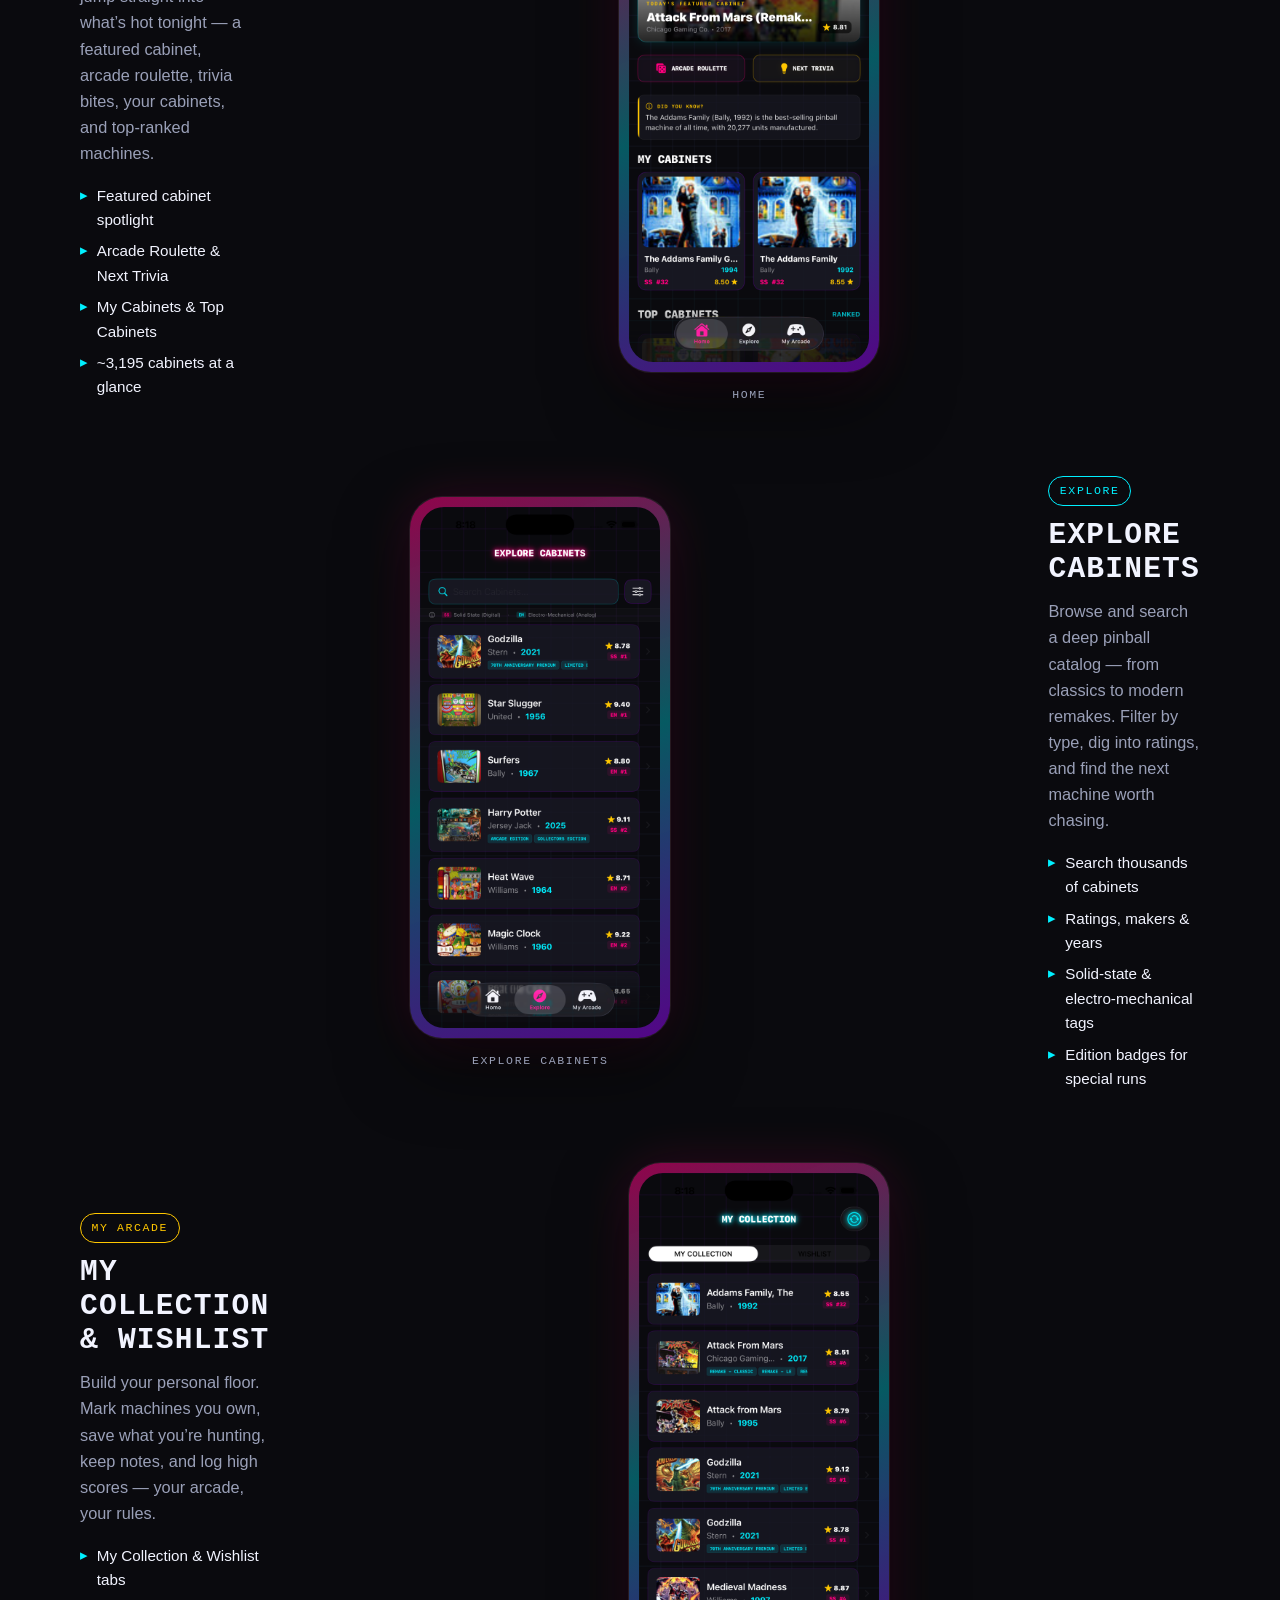
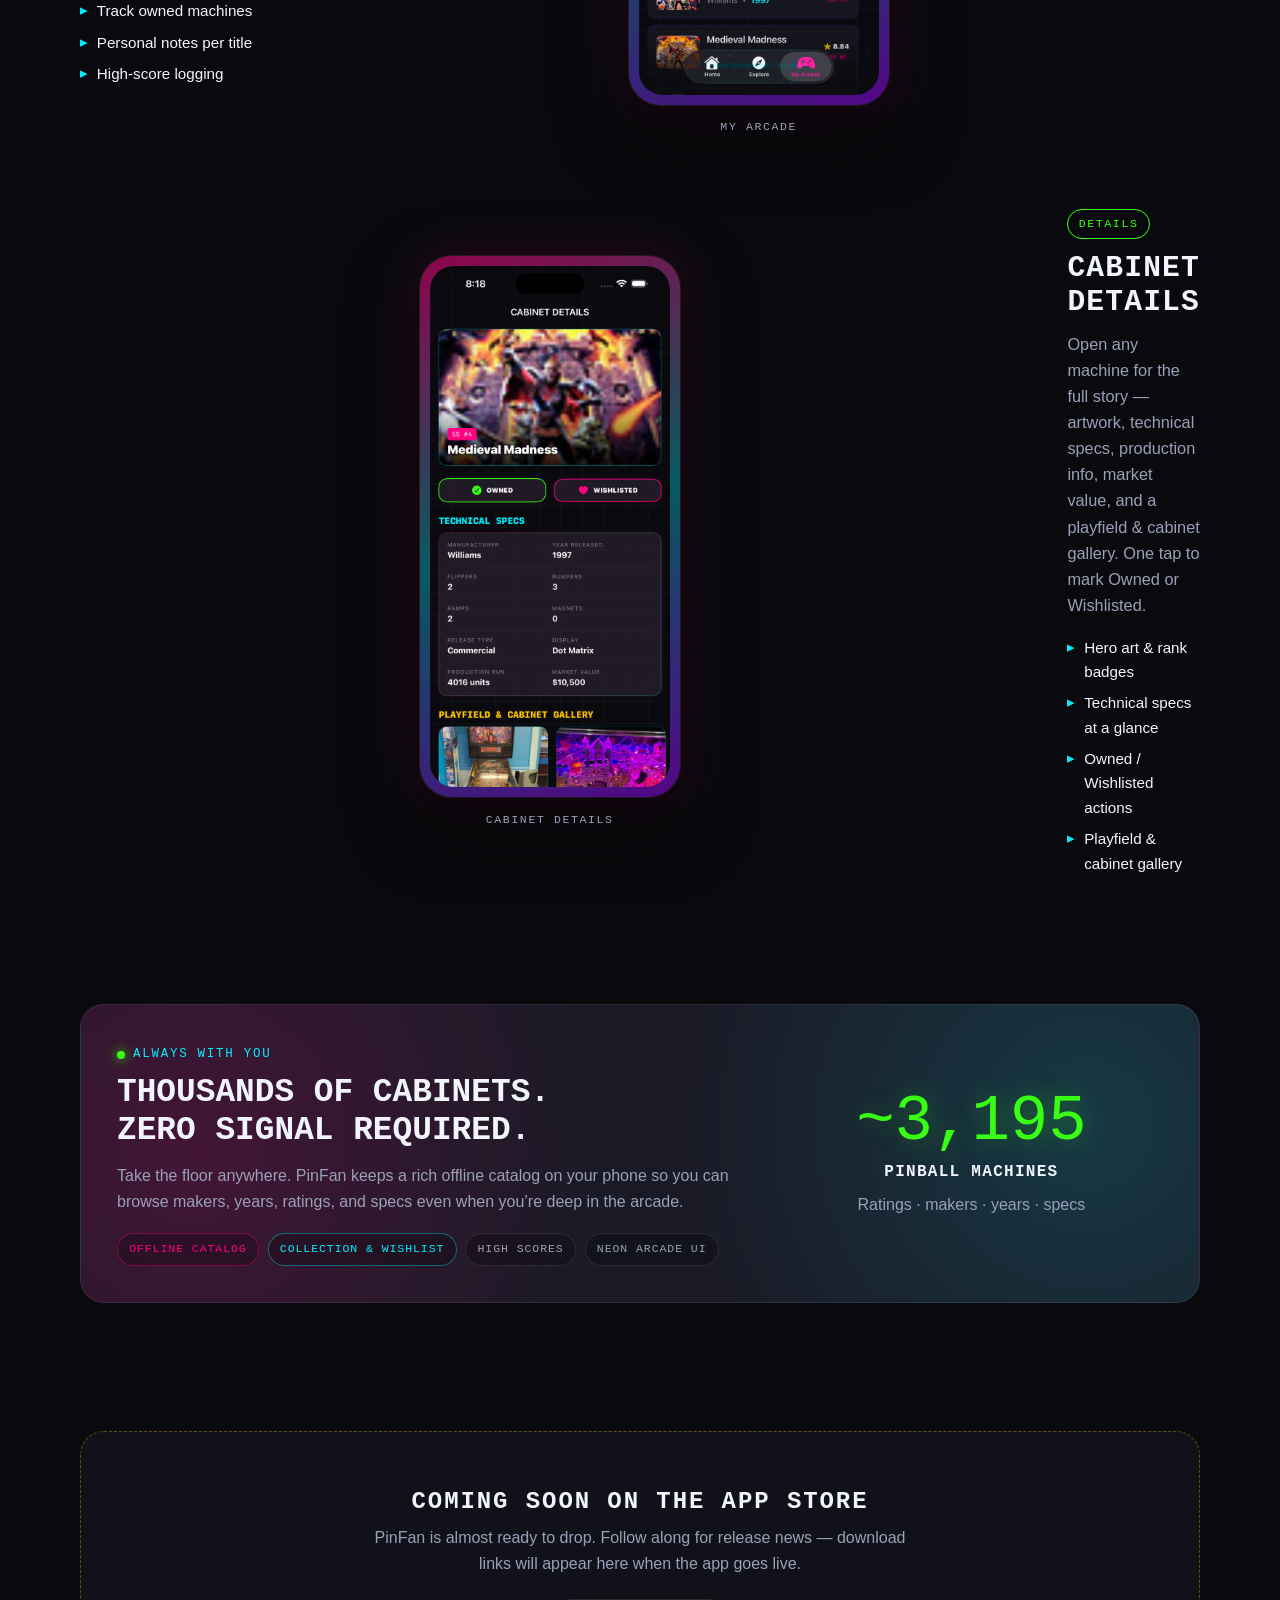
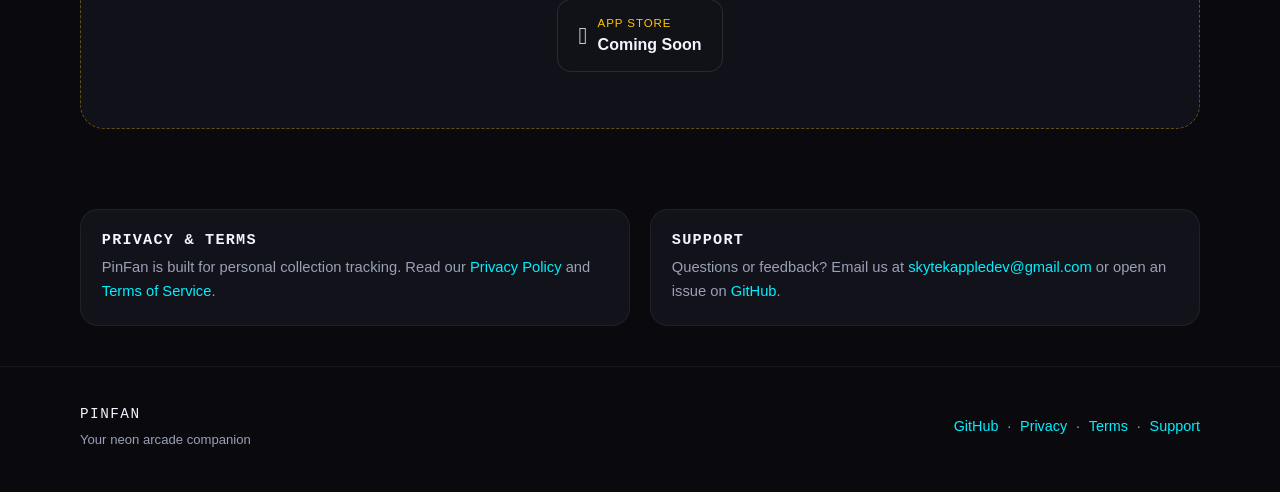
==== commit 27d11ff8: "Add files via upload" ====
--- a/docs/index.html
+++ b/docs/index.html
@@ -305,18 +305,17 @@
     <section class="support-lite" id="support">
       <div class="wrap support-grid">
         <div>
-          <h3>Privacy</h3>
+          <h3>Privacy &amp; Terms</h3>
           <p>
-            PinFan is built for personal collection tracking. Read the <a href="privacy.html">Privacy Policy</a>.
-            will ship with the App Store release.
+            PinFan is built for personal collection tracking. Read our
+            <a href="privacy.html">Privacy Policy</a> and <a href="terms.html">Terms of Service</a>.
           </p>
         </div>
         <div>
           <h3>Support</h3>
           <p>
-            Questions or feedback? Open an issue on
-            <a href="https://github.com/Skytek65/PinFan" target="_blank" rel="noopener noreferrer">GitHub</a>
-            or check back here after launch for contact options.
+            Questions or feedback? Email us at <a href="mailto:skytekappledev@gmail.com">skytekappledev@gmail.com</a>
+            or open an issue on <a href="https://github.com/Skytek65/PinFan" target="_blank" rel="noopener noreferrer">GitHub</a>.
           </p>
         </div>
       </div>
@@ -334,6 +333,8 @@
         <span aria-hidden="true">·</span>
         <a href="privacy.html">Privacy</a>
         <span aria-hidden="true">·</span>
+        <a href="terms.html">Terms</a>
+        <span aria-hidden="true">·</span>
         <a href="#support">Support</a>
       </div>
     </div>
